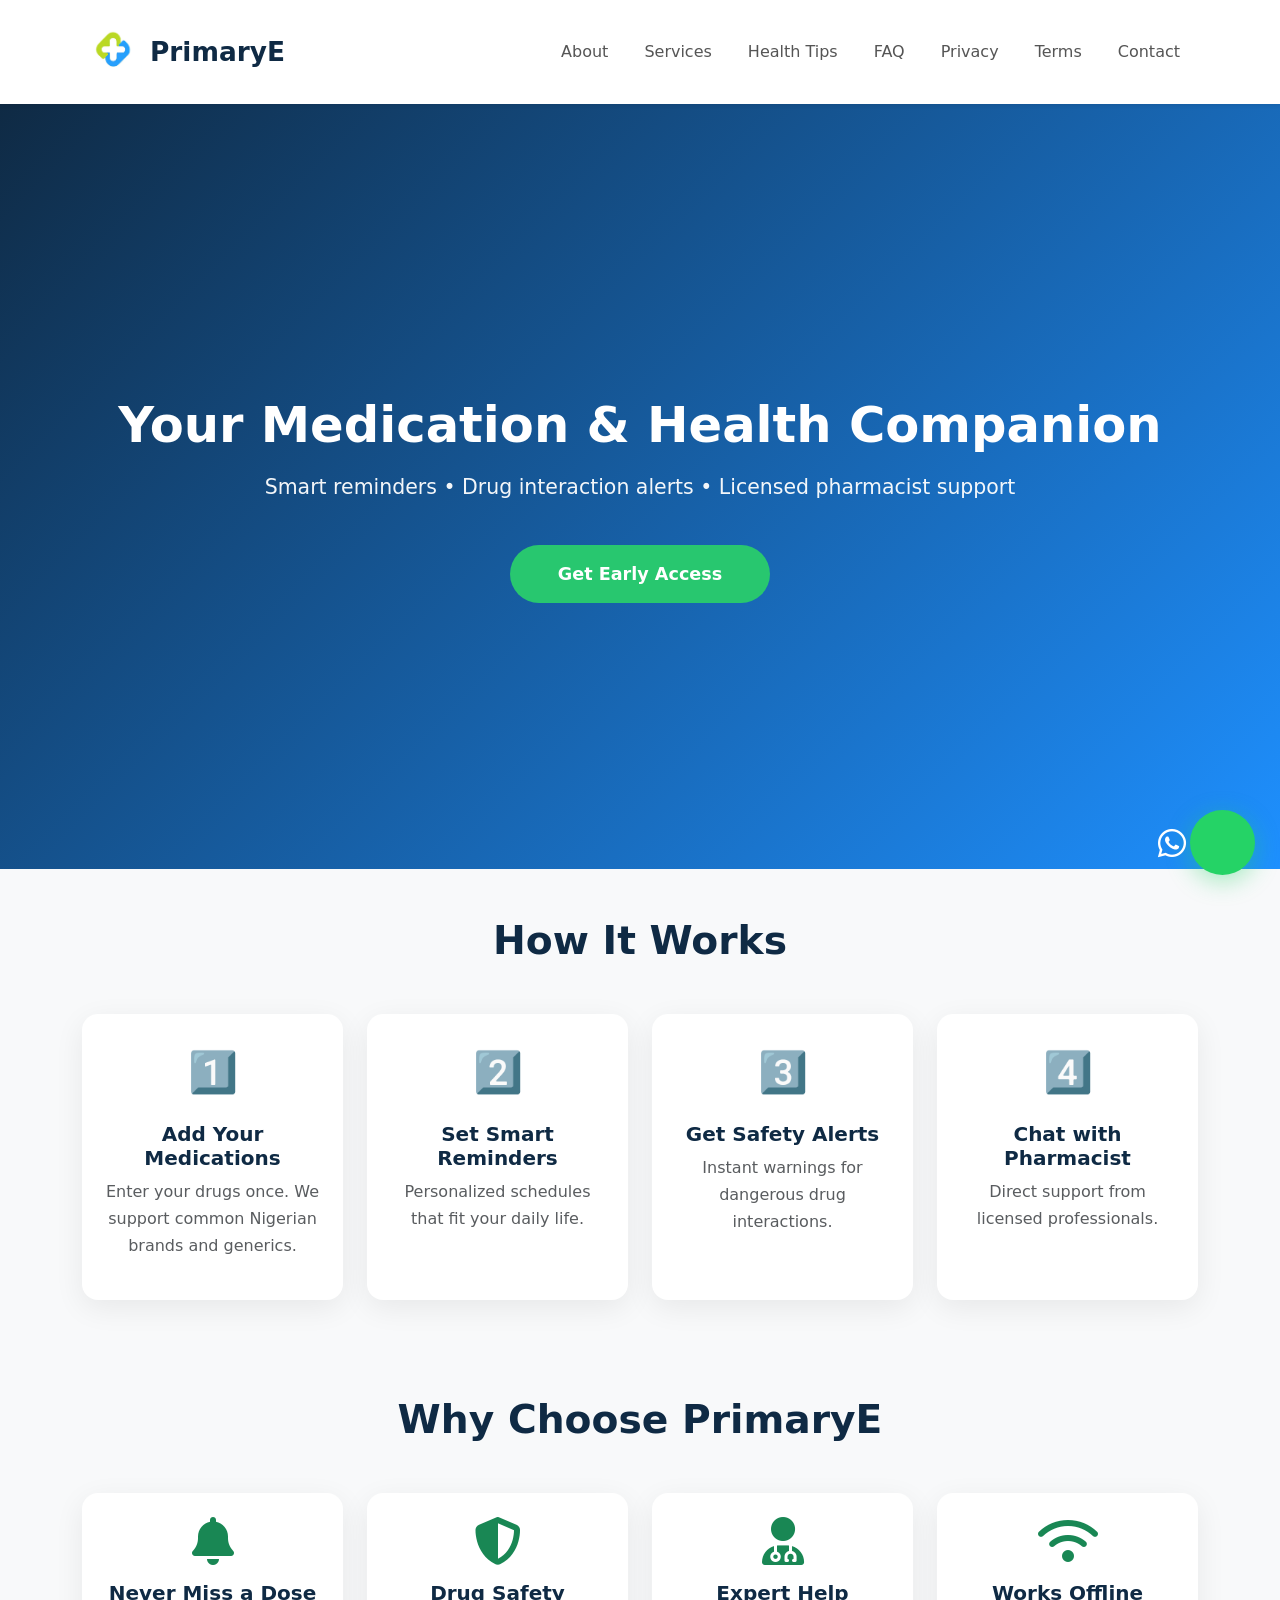
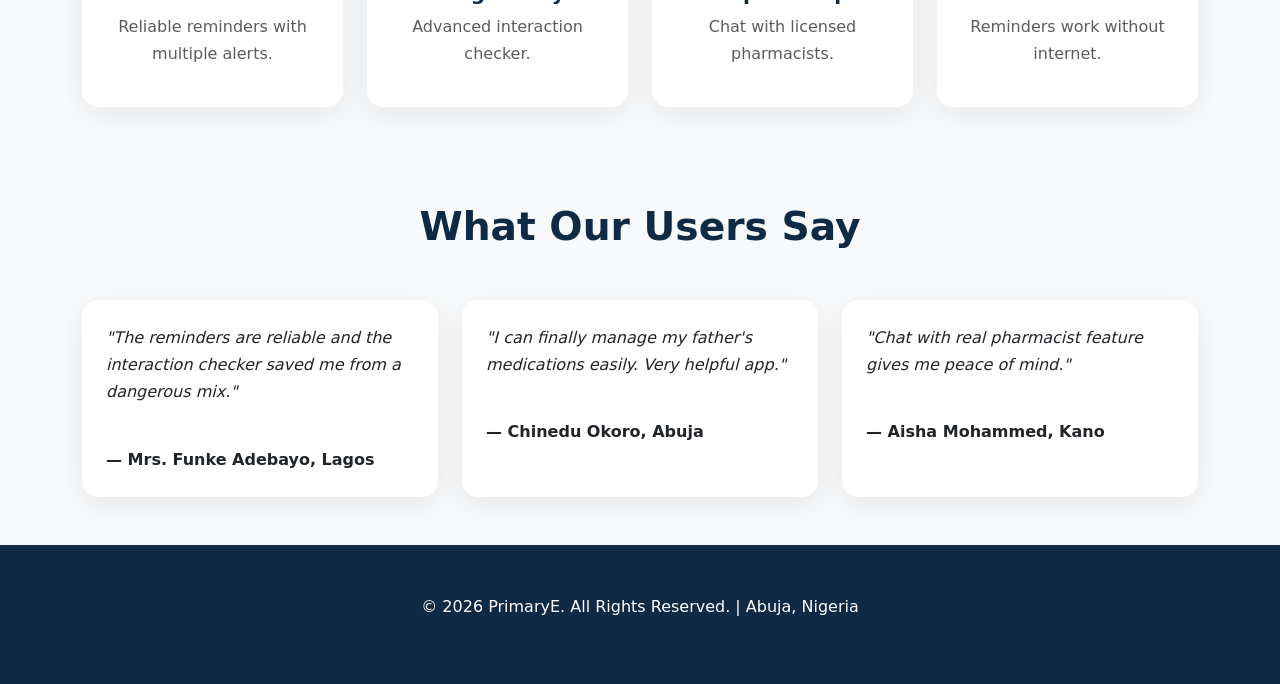
==== index.html @ 49dc562a "Add files via upload" ====
<!DOCTYPE html>
<html lang="en">
<head>
  <meta charset="UTF-8">
  <meta name="viewport" content="width=device-width, initial-scale=1.0">
  <title>PrimaryE - Your Medication & Health Companion</title>
  <link href="https://cdn.jsdelivr.net/npm/bootstrap@5.3.0/dist/css/bootstrap.min.css" rel="stylesheet">
  <link rel="stylesheet" href="style.css">
  <link rel="stylesheet" href="https://cdnjs.cloudflare.com/ajax/libs/font-awesome/6.5.0/css/all.min.css">
</head>
<body>

  <!-- Navbar -->
  <nav class="navbar navbar-expand-lg navbar-light bg-white shadow-sm sticky-top">
    <div class="container">
      <a class="navbar-brand d-flex align-items-center" href="index.html">
        <img src="images/logo-icon.jpg" width="60" class="me-2">
        <strong>PrimaryE</strong>
      </a>
      
      <button class="navbar-toggler" type="button" data-bs-toggle="collapse" data-bs-target="#navbarNav">
        <span class="navbar-toggler-icon"></span>
      </button>

      <div class="collapse navbar-collapse" id="navbarNav">
        <div class="navbar-nav ms-auto">
          <a class="nav-link" href="about.html">About</a>
          <a class="nav-link" href="services.html">Services</a>
          <a class="nav-link" href="health-tips.html">Health Tips</a>
          <a class="nav-link" href="faq.html">FAQ</a>
          <a class="nav-link" href="privacy-policy.html">Privacy</a>
          <a class="nav-link" href="terms-of-service.html">Terms</a>
          <a class="nav-link" href="contact.html">Contact</a>
        </div>
      </div>
    </div>
  </nav>

  <!-- Blue Hero (Kept as you like) -->
  <section class="hero text-center d-flex align-items-center">
    <div class="container">
      <img src="images/hero-app-mockup.png" alt="" 
           class="img-fluid mb-4" style="max-width: 340px;">
      
      <h1 class="fw-bold">Your Medication & Health Companion</h1>
      <p class="lead mt-3">Smart reminders • Drug interaction alerts • Licensed pharmacist support</p>
      
      <button class="btn btn-success btn-lg mt-4 px-5 py-3" data-bs-toggle="modal" data-bs-target="#comingSoonModal">
        Get Early Access
      </button>
    </div>
  </section>

  <!-- How It Works - Clean Section -->
  <section class="py-5">
    <div class="container">
      <h2 class="section-title">How It Works</h2>
      <div class="row g-4 text-center">
        <div class="col-md-3">
          <div class="card h-100 p-4">
            <div class="fs-1 mb-3">1️⃣</div>
            <h5>Add Your Medications</h5>
            <p class="text-muted">Enter your drugs once. We support common Nigerian brands and generics.</p>
          </div>
        </div>
        <div class="col-md-3">
          <div class="card h-100 p-4">
            <div class="fs-1 mb-3">2️⃣</div>
            <h5>Set Smart Reminders</h5>
            <p class="text-muted">Personalized schedules that fit your daily life.</p>
          </div>
        </div>
        <div class="col-md-3">
          <div class="card h-100 p-4">
            <div class="fs-1 mb-3">3️⃣</div>
            <h5>Get Safety Alerts</h5>
            <p class="text-muted">Instant warnings for dangerous drug interactions.</p>
          </div>
        </div>
        <div class="col-md-3">
          <div class="card h-100 p-4">
            <div class="fs-1 mb-3">4️⃣</div>
            <h5>Chat with Pharmacist</h5>
            <p class="text-muted">Direct support from licensed professionals.</p>
          </div>
        </div>
      </div>
    </div>
  </section>

  <!-- Features -->
  <section class="py-5 bg-light">
    <div class="container">
      <h2 class="section-title">Why Choose PrimaryE</h2>
      <div class="row g-4">
        <div class="col-md-6 col-lg-3">
          <div class="card h-100 text-center p-4">
            <i class="fas fa-bell fa-3x text-success mb-3"></i>
            <h5>Never Miss a Dose</h5>
            <p class="text-muted">Reliable reminders with multiple alerts.</p>
          </div>
        </div>
        <div class="col-md-6 col-lg-3">
          <div class="card h-100 text-center p-4">
            <i class="fas fa-shield-alt fa-3x text-success mb-3"></i>
            <h5>Drug Safety</h5>
            <p class="text-muted">Advanced interaction checker.</p>
          </div>
        </div>
        <div class="col-md-6 col-lg-3">
          <div class="card h-100 text-center p-4">
            <i class="fas fa-user-md fa-3x text-success mb-3"></i>
            <h5>Expert Help</h5>
            <p class="text-muted">Chat with licensed pharmacists.</p>
          </div>
        </div>
        <div class="col-md-6 col-lg-3">
          <div class="card h-100 text-center p-4">
            <i class="fas fa-wifi fa-3x text-success mb-3"></i>
            <h5>Works Offline</h5>
            <p class="text-muted">Reminders work without internet.</p>
          </div>
        </div>
      </div>
    </div>
  </section>

  <!-- Testimonials -->
  <section class="py-5">
    <div class="container">
      <h2 class="section-title">What Our Users Say</h2>
      <div class="row g-4">
        <div class="col-md-4">
          <div class="card h-100 p-4">
            <p class="fst-italic">"The reminders are reliable and the interaction checker saved me from a dangerous mix."</p>
            <strong class="d-block mt-4">— Mrs. Funke Adebayo, Lagos</strong>
          </div>
        </div>
        <div class="col-md-4">
          <div class="card h-100 p-4">
            <p class="fst-italic">"I can finally manage my father's medications easily. Very helpful app."</p>
            <strong class="d-block mt-4">— Chinedu Okoro, Abuja</strong>
          </div>
        </div>
        <div class="col-md-4">
          <div class="card h-100 p-4">
            <p class="fst-italic">"Chat with real pharmacist feature gives me peace of mind."</p>
            <strong class="d-block mt-4">— Aisha Mohammed, Kano</strong>
          </div>
        </div>
      </div>
    </div>
  </section>

  <!-- Coming Soon Modal -->
  <div class="modal fade" id="comingSoonModal" tabindex="-1">
    <div class="modal-dialog modal-dialog-centered">
      <div class="modal-content">
        <div class="modal-header">
          <h5 class="modal-title">App Coming Soon 🚀</h5>
          <button type="button" class="btn-close" data-bs-dismiss="modal"></button>
        </div>
        <div class="modal-body">
          <p>Join the waitlist to be notified when the app is ready.</p>
          <form id="waitlistForm">
            <input type="text" class="form-control mb-3" placeholder="Your Name" required>
            <input type="email" class="form-control mb-3" placeholder="Email Address" required>
            <button type="submit" class="btn btn-success w-100 py-3">Join Waitlist</button>
          </form>
        </div>
      </div>
    </div>
  </div>

  <!-- Footer -->
  <footer class="py-5">
    <div class="container text-center">
      <p>&copy; 2026 PrimaryE. All Rights Reserved. | Abuja, Nigeria</p>
    </div>
  </footer>

  <!-- Floating WhatsApp -->
  <a href="https://wa.me/2348038451278" target="_blank" class="whatsapp-float" title="Chat with us on WhatsApp">
    <i class="fab fa-whatsapp"></i>
    <span class="whatsapp-text">Chat on WhatsApp</span>
  </a>

  <script src="https://cdn.jsdelivr.net/npm/bootstrap@5.3.0/dist/js/bootstrap.bundle.min.js"></script>
  <script>
    document.getElementById('waitlistForm').addEventListener('submit', function(e) {
      e.preventDefault();
      alert("✅ Thank you! You've been added to the waitlist.");
      bootstrap.Modal.getInstance(document.getElementById('comingSoonModal')).hide();
      this.reset();
    });
  </script>
</body>
</html>
---- style.css ----
/* ====================== Primary E-Health - Mature Professional Style ====================== */

:root {
  --primary: #0d6efd;
  --accent: #28c76f;
  --dark: #0f2a44;
  --light: #f8f9fa;
}

body {
  font-family: 'Segoe UI', system-ui, -apple-system, sans-serif;
  background-color: #f8f9fa;
  color: #333;
  line-height: 1.7;
}

/* ====================== Navbar ====================== */
.navbar {
  background: white !important;
  box-shadow: 0 4px 20px rgba(0, 0, 0, 0.07);
  padding: 16px 0;
  position: sticky;
  top: 0;
  z-index: 1000;
}

.navbar-brand {
  font-size: 1.65rem;
  font-weight: 700;
  color: var(--dark) !important;
}

.nav-link {
  color: #555 !important;
  font-weight: 500;
  margin: 0 10px;
}

.nav-link:hover {
  color: var(--accent) !important;
}

/* ====================== Hero - Blue Gradient (Kept as you like) ====================== */
.hero {
  background: linear-gradient(135deg, #0f2a44 0%, #1e90ff 100%);
  color: white;
  min-height: 85vh;
  display: flex;
  align-items: center;
  position: relative;
}

.hero h1 {
  font-size: 3.1rem;
  font-weight: 700;
  line-height: 1.15;
}

.hero p {
  font-size: 1.28rem;
  opacity: 0.95;
}

/* Buttons */
.btn-primary, .btn-success {
  padding: 14px 36px;
  font-size: 1.1rem;
  font-weight: 600;
  border-radius: 50px;
  transition: all 0.3s;
}

.btn-success {
  background-color: var(--accent);
  border: none;
}

.btn-success:hover {
  background-color: #20a35a;
  transform: translateY(-3px);
}

/* ====================== Sections Below Hero (Clean & Mature) ====================== */
section {
  padding: 90px 0;
}

.section-title {
  font-size: 2.45rem;
  font-weight: 700;
  color: var(--dark);
  margin-bottom: 50px;
  text-align: center;
}

/* Clean Cards */
.card {
  border: none;
  border-radius: 16px;
  box-shadow: 0 8px 30px rgba(0, 0, 0, 0.07);
  transition: all 0.4s ease;
  height: 100%;
  background: white;
}

.card:hover {
  transform: translateY(-10px);
  box-shadow: 0 20px 40px rgba(0, 0, 0, 0.1);
}

.card h5 {
  color: var(--dark);
  font-weight: 600;
}

/* Light background sections */
.bg-light {
  background-color: #f8f9fa !important;
}

/* Footer */
footer {
  background: var(--dark);
  color: white;
  padding: 60px 0 40px;
}

/* ====================== Floating WhatsApp ====================== */
.whatsapp-float {
  position: fixed;
  bottom: 25px;
  right: 25px;
  background: #25D366;
  color: white;
  width: 65px;
  height: 65px;
  border-radius: 50%;
  display: flex;
  align-items: center;
  justify-content: center;
  font-size: 32px;
  box-shadow: 0 6px 25px rgba(37, 211, 102, 0.4);
  z-index: 9999;
  text-decoration: none;
  transition: all 0.3s;
}

.whatsapp-float:hover {
  width: 230px;
  border-radius: 50px;
  justify-content: flex-start;
  padding-left: 20px;
}

.whatsapp-float i {
  margin-right: 12px;
}

.whatsapp-text {
  font-weight: 600;
  font-size: 15.5px;
  opacity: 0;
  transition: opacity 0.3s;
}

.whatsapp-float:hover .whatsapp-text {
  opacity: 1;
}

@media (max-width: 576px) {
  .whatsapp-float {
    width: 58px;
    height: 58px;
    font-size: 28px;
    bottom: 18px;
    right: 18px;
  }
  .whatsapp-float:hover { width: 58px; padding-left: 0; }
  .whatsapp-text { display: none; }
}

/* Responsive */
@media (max-width: 768px) {
  .hero h1 { font-size: 2.4rem; }
  .section-title { font-size: 2.1rem; }
  section { padding: 70px 0; }
}
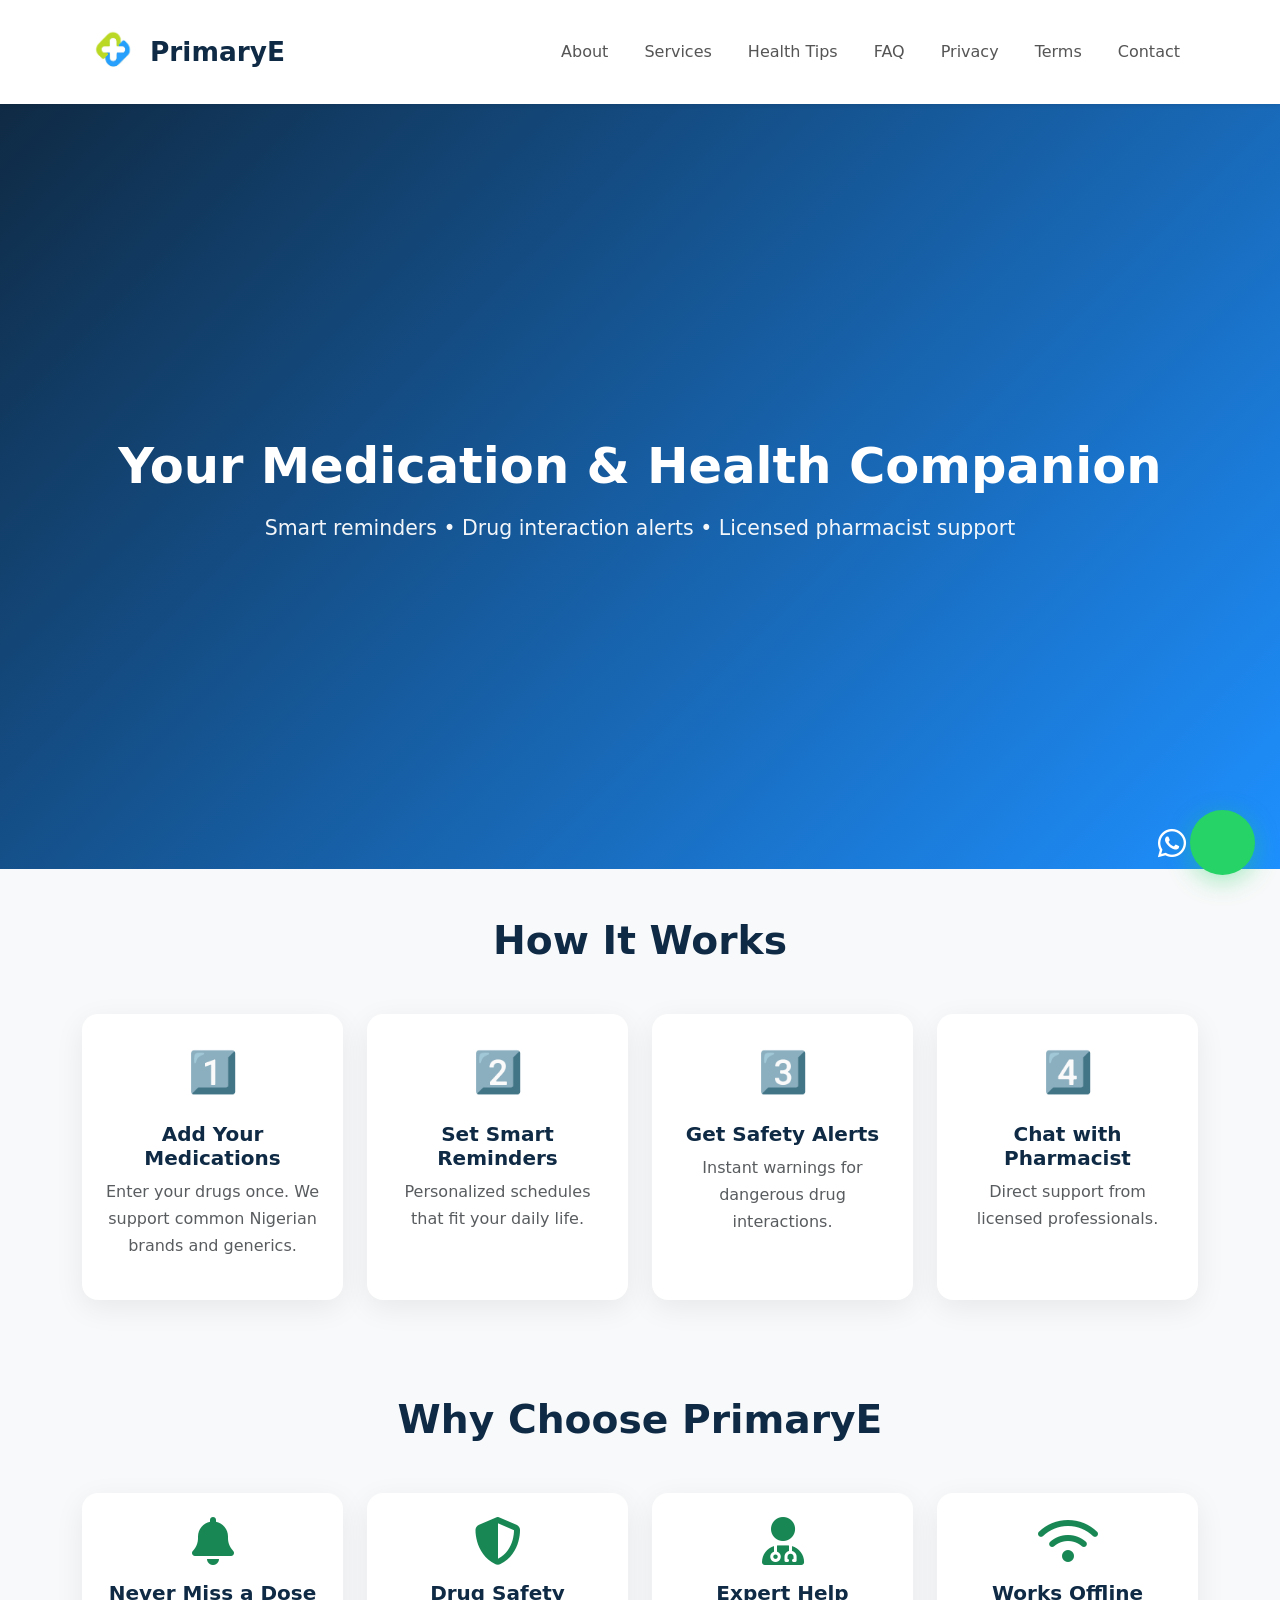
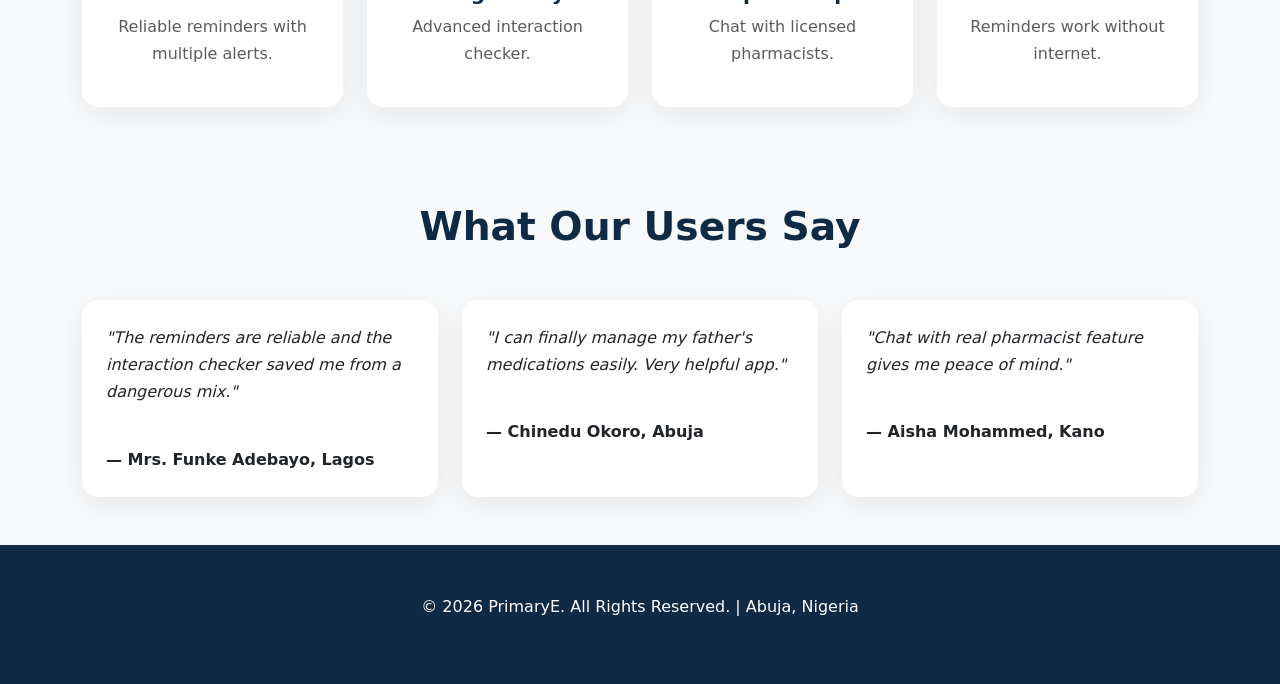
==== commit 26c518b3: "Update index.html" ====
--- a/index.html
+++ b/index.html
@@ -36,7 +36,7 @@
     </div>
   </nav>
 
-  <!-- Blue Hero (Kept as you like) -->
+  <!-- Blue Hero -->
   <section class="hero text-center d-flex align-items-center">
     <div class="container">
       <img src="images/hero-app-mockup.png" alt="" 
@@ -45,9 +45,7 @@
       <h1 class="fw-bold">Your Medication & Health Companion</h1>
       <p class="lead mt-3">Smart reminders • Drug interaction alerts • Licensed pharmacist support</p>
       
-      <button class="btn btn-success btn-lg mt-4 px-5 py-3" data-bs-toggle="modal" data-bs-target="#comingSoonModal">
-        Get Early Access
-      </button>
+      <!-- Get Early Access button removed -->
     </div>
   </section>
 
@@ -152,26 +150,6 @@
     </div>
   </section>
 
-  <!-- Coming Soon Modal -->
-  <div class="modal fade" id="comingSoonModal" tabindex="-1">
-    <div class="modal-dialog modal-dialog-centered">
-      <div class="modal-content">
-        <div class="modal-header">
-          <h5 class="modal-title">App Coming Soon 🚀</h5>
-          <button type="button" class="btn-close" data-bs-dismiss="modal"></button>
-        </div>
-        <div class="modal-body">
-          <p>Join the waitlist to be notified when the app is ready.</p>
-          <form id="waitlistForm">
-            <input type="text" class="form-control mb-3" placeholder="Your Name" required>
-            <input type="email" class="form-control mb-3" placeholder="Email Address" required>
-            <button type="submit" class="btn btn-success w-100 py-3">Join Waitlist</button>
-          </form>
-        </div>
-      </div>
-    </div>
-  </div>
-
   <!-- Footer -->
   <footer class="py-5">
     <div class="container text-center">
@@ -180,19 +158,11 @@
   </footer>
 
   <!-- Floating WhatsApp -->
-  <a href="https://wa.me/2348038451278" target="_blank" class="whatsapp-float" title="Chat with us on WhatsApp">
+  <a href="https://wa.me/2349139106838" target="_blank" class="whatsapp-float" title="Chat with us on WhatsApp">
     <i class="fab fa-whatsapp"></i>
     <span class="whatsapp-text">Chat on WhatsApp</span>
   </a>
 
   <script src="https://cdn.jsdelivr.net/npm/bootstrap@5.3.0/dist/js/bootstrap.bundle.min.js"></script>
-  <script>
-    document.getElementById('waitlistForm').addEventListener('submit', function(e) {
-      e.preventDefault();
-      alert("✅ Thank you! You've been added to the waitlist.");
-      bootstrap.Modal.getInstance(document.getElementById('comingSoonModal')).hide();
-      this.reset();
-    });
-  </script>
 </body>
-</html>+</html>
